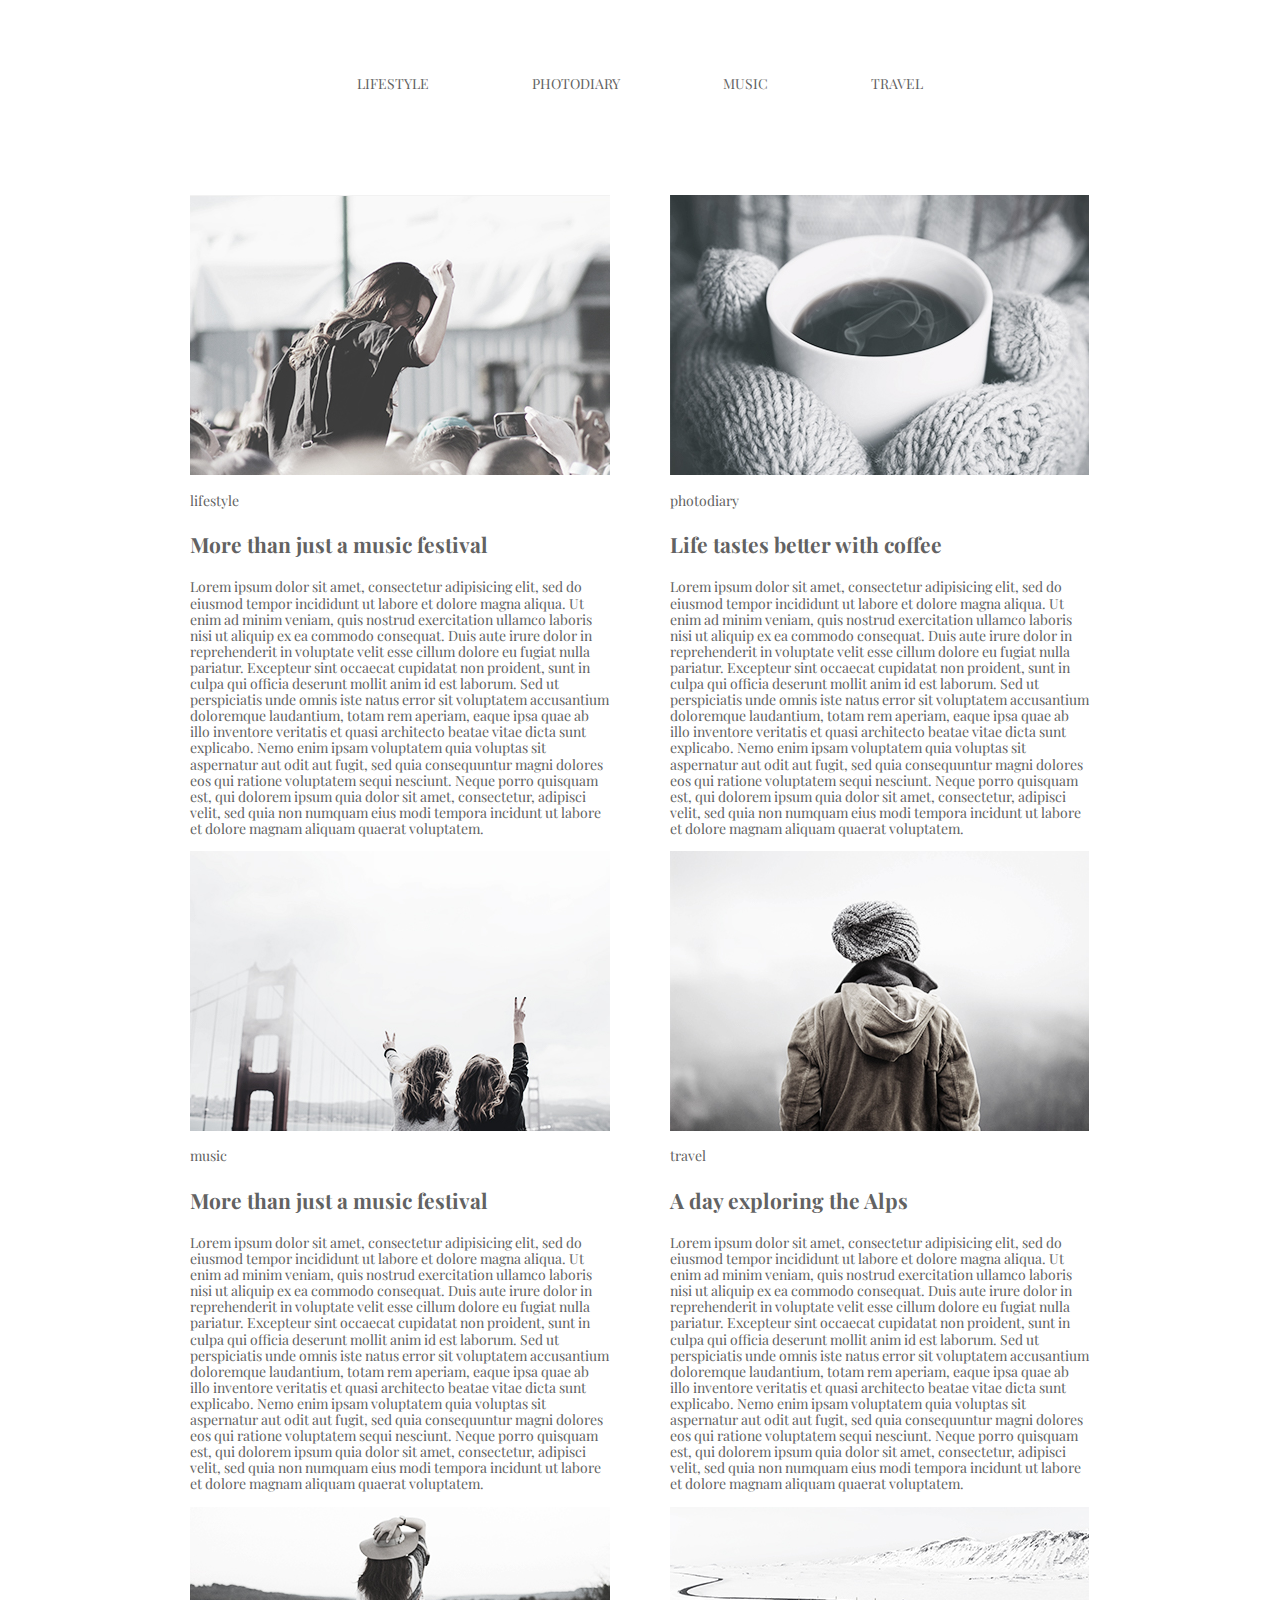
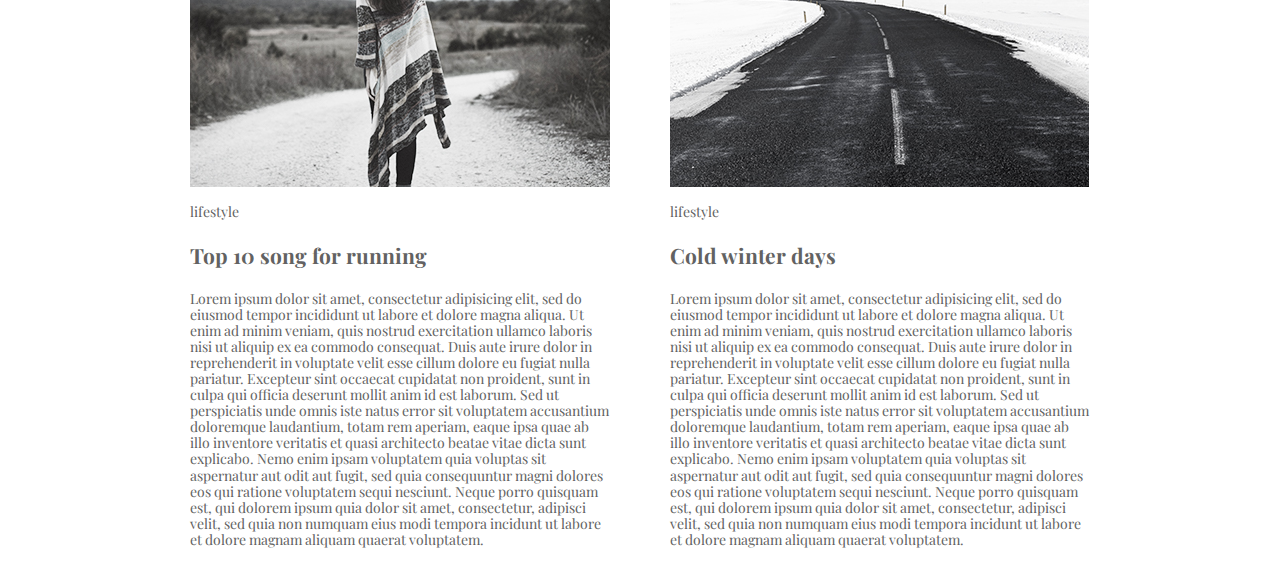
==== html-css/module-3/index.html @ 8becef94 "module-3" ====
<!DOCTYPE html>
<html lang="en">

<head>
    <meta charset="UTF-8">
    <meta name="viewport" content="width=device-width, initial-scale=1.0">
    <meta http-equiv="X-UA-Compatible" content="ie=edge">
    <link rel="stylesheet" href="CSS/normalize.css">
    <link href="https://fonts.googleapis.com/css?family=Playfair+Display:400,700,900&amp;subset=cyrillic" rel="stylesheet">
    <link rel="stylesheet" href="CSS/style.css">

    <title>Document</title>
</head>

<body>
    <main class="container">
        <header>
            <h1 class="visually-hidden">
                Homeworks3
            </h1>

            <nav>
                <ul class="nav-item">
                    <li class="link-item"><a href="#">lifestyle</a></li>
                    <li class="link-item"><a href="#">photodiary</a></li>
                    <li class="link-item"><a href="#">music</a></li>
                    <li class="link-item"><a href="#">travel</a></li>
                </ul>
            </nav>
        </header>
        <section class="article-block">
            <!-- /lifestyle-->
            <article class="article-item">
                <img src="img/1.jpg" alt="lifestyle">
                <p class="article-category"> lifestyle </p>
                <h2 class="article-header">
                    More than just a music festival
                </h2>
                <p class="article-desc">Lorem ipsum dolor sit amet, consectetur adipisicing elit, sed do eiusmod tempor
                    incididunt ut labore et
                    dolore magna aliqua. Ut enim ad minim veniam, quis nostrud exercitation ullamco laboris nisi ut
                    aliquip
                    ex
                    ea commodo consequat. Duis aute irure dolor in reprehenderit in voluptate velit esse cillum dolore
                    eu
                    fugiat nulla pariatur. Excepteur sint occaecat cupidatat non proident, sunt in culpa qui officia
                    deserunt
                    mollit anim id est laborum. Sed ut perspiciatis unde omnis iste natus error sit voluptatem
                    accusantium
                    doloremque laudantium, totam rem aperiam, eaque ipsa quae ab illo inventore veritatis et quasi
                    architecto
                    beatae vitae dicta sunt explicabo. Nemo enim ipsam voluptatem quia voluptas sit aspernatur aut odit
                    aut
                    fugit, sed quia consequuntur magni dolores eos qui ratione voluptatem sequi nesciunt. Neque porro
                    quisquam
                    est, qui dolorem ipsum quia dolor sit amet, consectetur, adipisci velit, sed quia non numquam eius
                    modi
                    tempora incidunt ut labore et dolore magnam aliquam quaerat voluptatem.
                </p>
            </article>
            <!-- /photodiary-->
            <article class="article-item">
                <img src="img/2.jpg" alt="photodiary">
                <p class="article-category"> photodiary </p>
                <h2 class="article-header">
                    Life tastes better with coffee
                </h2>
                <p class="article-desc">Lorem ipsum dolor sit amet, consectetur adipisicing elit, sed do eiusmod tempor
                    incididunt ut labore et
                    dolore magna aliqua. Ut enim ad minim veniam, quis nostrud exercitation ullamco laboris nisi ut
                    aliquip
                    ex
                    ea commodo consequat. Duis aute irure dolor in reprehenderit in voluptate velit esse cillum dolore
                    eu
                    fugiat nulla pariatur. Excepteur sint occaecat cupidatat non proident, sunt in culpa qui officia
                    deserunt
                    mollit anim id est laborum. Sed ut perspiciatis unde omnis iste natus error sit voluptatem
                    accusantium
                    doloremque laudantium, totam rem aperiam, eaque ipsa quae ab illo inventore veritatis et quasi
                    architecto
                    beatae vitae dicta sunt explicabo. Nemo enim ipsam voluptatem quia voluptas sit aspernatur aut odit
                    aut
                    fugit, sed quia consequuntur magni dolores eos qui ratione voluptatem sequi nesciunt. Neque porro
                    quisquam
                    est, qui dolorem ipsum quia dolor sit amet, consectetur, adipisci velit, sed quia non numquam eius
                    modi
                    tempora incidunt ut labore et dolore magnam aliquam quaerat voluptatem.
                </p>
            </article>
            <!-- /music-->
            <article class="article-item">
                <img src="img/3.jpg" alt="music">
                <p class="article-category"> music </p>
                <h2 class="article-header">
                    More than just a music festival
                </h2>
                <p class="article-desc">Lorem ipsum dolor sit amet, consectetur adipisicing elit, sed do eiusmod tempor
                    incididunt ut labore et
                    dolore magna aliqua. Ut enim ad minim veniam, quis nostrud exercitation ullamco laboris nisi ut
                    aliquip
                    ex
                    ea commodo consequat. Duis aute irure dolor in reprehenderit in voluptate velit esse cillum dolore
                    eu
                    fugiat nulla pariatur. Excepteur sint occaecat cupidatat non proident, sunt in culpa qui officia
                    deserunt
                    mollit anim id est laborum. Sed ut perspiciatis unde omnis iste natus error sit voluptatem
                    accusantium
                    doloremque laudantium, totam rem aperiam, eaque ipsa quae ab illo inventore veritatis et quasi
                    architecto
                    beatae vitae dicta sunt explicabo. Nemo enim ipsam voluptatem quia voluptas sit aspernatur aut odit
                    aut
                    fugit, sed quia consequuntur magni dolores eos qui ratione voluptatem sequi nesciunt. Neque porro
                    quisquam
                    est, qui dolorem ipsum quia dolor sit amet, consectetur, adipisci velit, sed quia non numquam eius
                    modi
                    tempora incidunt ut labore et dolore magnam aliquam quaerat voluptatem.
                </p>
            </article>
            <!-- /travel-->
            <article class="article-item">
                <img src="img/4.jpg" alt="travel">
                <p class="article-category"> travel </p>
                <h2 class="article-header">
                    A day exploring the Alps
                </h2>
                <p class="article-desc">Lorem ipsum dolor sit amet, consectetur adipisicing elit, sed do eiusmod tempor
                    incididunt ut labore et
                    dolore magna aliqua. Ut enim ad minim veniam, quis nostrud exercitation ullamco laboris nisi ut
                    aliquip
                    ex
                    ea commodo consequat. Duis aute irure dolor in reprehenderit in voluptate velit esse cillum dolore
                    eu
                    fugiat nulla pariatur. Excepteur sint occaecat cupidatat non proident, sunt in culpa qui officia
                    deserunt
                    mollit anim id est laborum. Sed ut perspiciatis unde omnis iste natus error sit voluptatem
                    accusantium
                    doloremque laudantium, totam rem aperiam, eaque ipsa quae ab illo inventore veritatis et quasi
                    architecto
                    beatae vitae dicta sunt explicabo. Nemo enim ipsam voluptatem quia voluptas sit aspernatur aut odit
                    aut
                    fugit, sed quia consequuntur magni dolores eos qui ratione voluptatem sequi nesciunt. Neque porro
                    quisquam
                    est, qui dolorem ipsum quia dolor sit amet, consectetur, adipisci velit, sed quia non numquam eius
                    modi
                    tempora incidunt ut labore et dolore magnam aliquam quaerat voluptatem.
                </p>
            </article>
            <article class="article-item">
                <img src="img/5.jpg" alt="Top 10 song">
                <p class="article-category"> lifestyle </p>
                <h2 class="article-header">
                    Top 10 song for running
                </h2>
                <p class="article-desc">Lorem ipsum dolor sit amet, consectetur adipisicing elit, sed do eiusmod tempor
                    incididunt ut labore et
                    dolore magna aliqua. Ut enim ad minim veniam, quis nostrud exercitation ullamco laboris nisi ut
                    aliquip
                    ex
                    ea commodo consequat. Duis aute irure dolor in reprehenderit in voluptate velit esse cillum dolore
                    eu
                    fugiat nulla pariatur. Excepteur sint occaecat cupidatat non proident, sunt in culpa qui officia
                    deserunt
                    mollit anim id est laborum. Sed ut perspiciatis unde omnis iste natus error sit voluptatem
                    accusantium
                    doloremque laudantium, totam rem aperiam, eaque ipsa quae ab illo inventore veritatis et quasi
                    architecto
                    beatae vitae dicta sunt explicabo. Nemo enim ipsam voluptatem quia voluptas sit aspernatur aut odit
                    aut
                    fugit, sed quia consequuntur magni dolores eos qui ratione voluptatem sequi nesciunt. Neque porro
                    quisquam
                    est, qui dolorem ipsum quia dolor sit amet, consectetur, adipisci velit, sed quia non numquam eius
                    modi
                    tempora incidunt ut labore et dolore magnam aliquam quaerat voluptatem.
                </p>
            </article>
            <article class="article-item">
                <img src="img/6.jpg" alt="travel">
                <p class="article-category"> lifestyle </p>
                <h2 class="article-header">
                    Cold winter days
                </h2>
                <p class="article-desc">Lorem ipsum dolor sit amet, consectetur adipisicing elit, sed do eiusmod tempor
                    incididunt ut labore et
                    dolore magna aliqua. Ut enim ad minim veniam, quis nostrud exercitation ullamco laboris nisi ut
                    aliquip
                    ex
                    ea commodo consequat. Duis aute irure dolor in reprehenderit in voluptate velit esse cillum dolore
                    eu
                    fugiat nulla pariatur. Excepteur sint occaecat cupidatat non proident, sunt in culpa qui officia
                    deserunt
                    mollit anim id est laborum. Sed ut perspiciatis unde omnis iste natus error sit voluptatem
                    accusantium
                    doloremque laudantium, totam rem aperiam, eaque ipsa quae ab illo inventore veritatis et quasi
                    architecto
                    beatae vitae dicta sunt explicabo. Nemo enim ipsam voluptatem quia voluptas sit aspernatur aut odit
                    aut
                    fugit, sed quia consequuntur magni dolores eos qui ratione voluptatem sequi nesciunt. Neque porro
                    quisquam
                    est, qui dolorem ipsum quia dolor sit amet, consectetur, adipisci velit, sed quia non numquam eius
                    modi
                    tempora incidunt ut labore et dolore magnam aliquam quaerat voluptatem.
                </p>
            </article>

        </section>
    </main>

</body>

</html>
---- html-css/module-3/CSS/style.css ----
html {
    box-sizing: border-box;
    }
body {
    font-family: 'Playfair Display', Arial, serif;
    color:#626262;
    font-size: 14px;
    
}
*,
*::before,
*::after {
    box-sizing: inherit
}

.visually-hidden {
    position: absolute;
    clip: rect(0 0 0 0);
    width: 1px;
    height: 1px;
    margin: -1px;
  }

.container {
    width: 901px;
    margin: 0 auto;
    /* background-color: #717ef3; */
}

.nav-item {
    padding:0px;
    margin-top: 75px;
    margin-bottom: 103px;
    text-align: center;
    }
 .link-item {
    display: inline-block;
    text-align: center;
    list-style: none;
    vertical-align: middle;
    font-size: 14px;
    margin-right:100px 
 }
 .link-item:last-child {
    margin-right: 0
 }
 
.link-item a {
    color: #626262;
    text-decoration: none;
    font-size: 14px;
    text-transform:uppercase
}

.article-item {
    display: inline-block;
    width: 420px;
    /* height: 480px; */
    vertical-align: middle
}
.article-block :nth-child(odd) {
    margin-right: 57px
}
/* .article-block :nth-child(3n) {
    padding-top: 60px
} */

/* .article-desc {
    
} */

/* .article-item :last-child {
    margin-right: 60px;
} */

.article-header {
    line-height: 36px
}
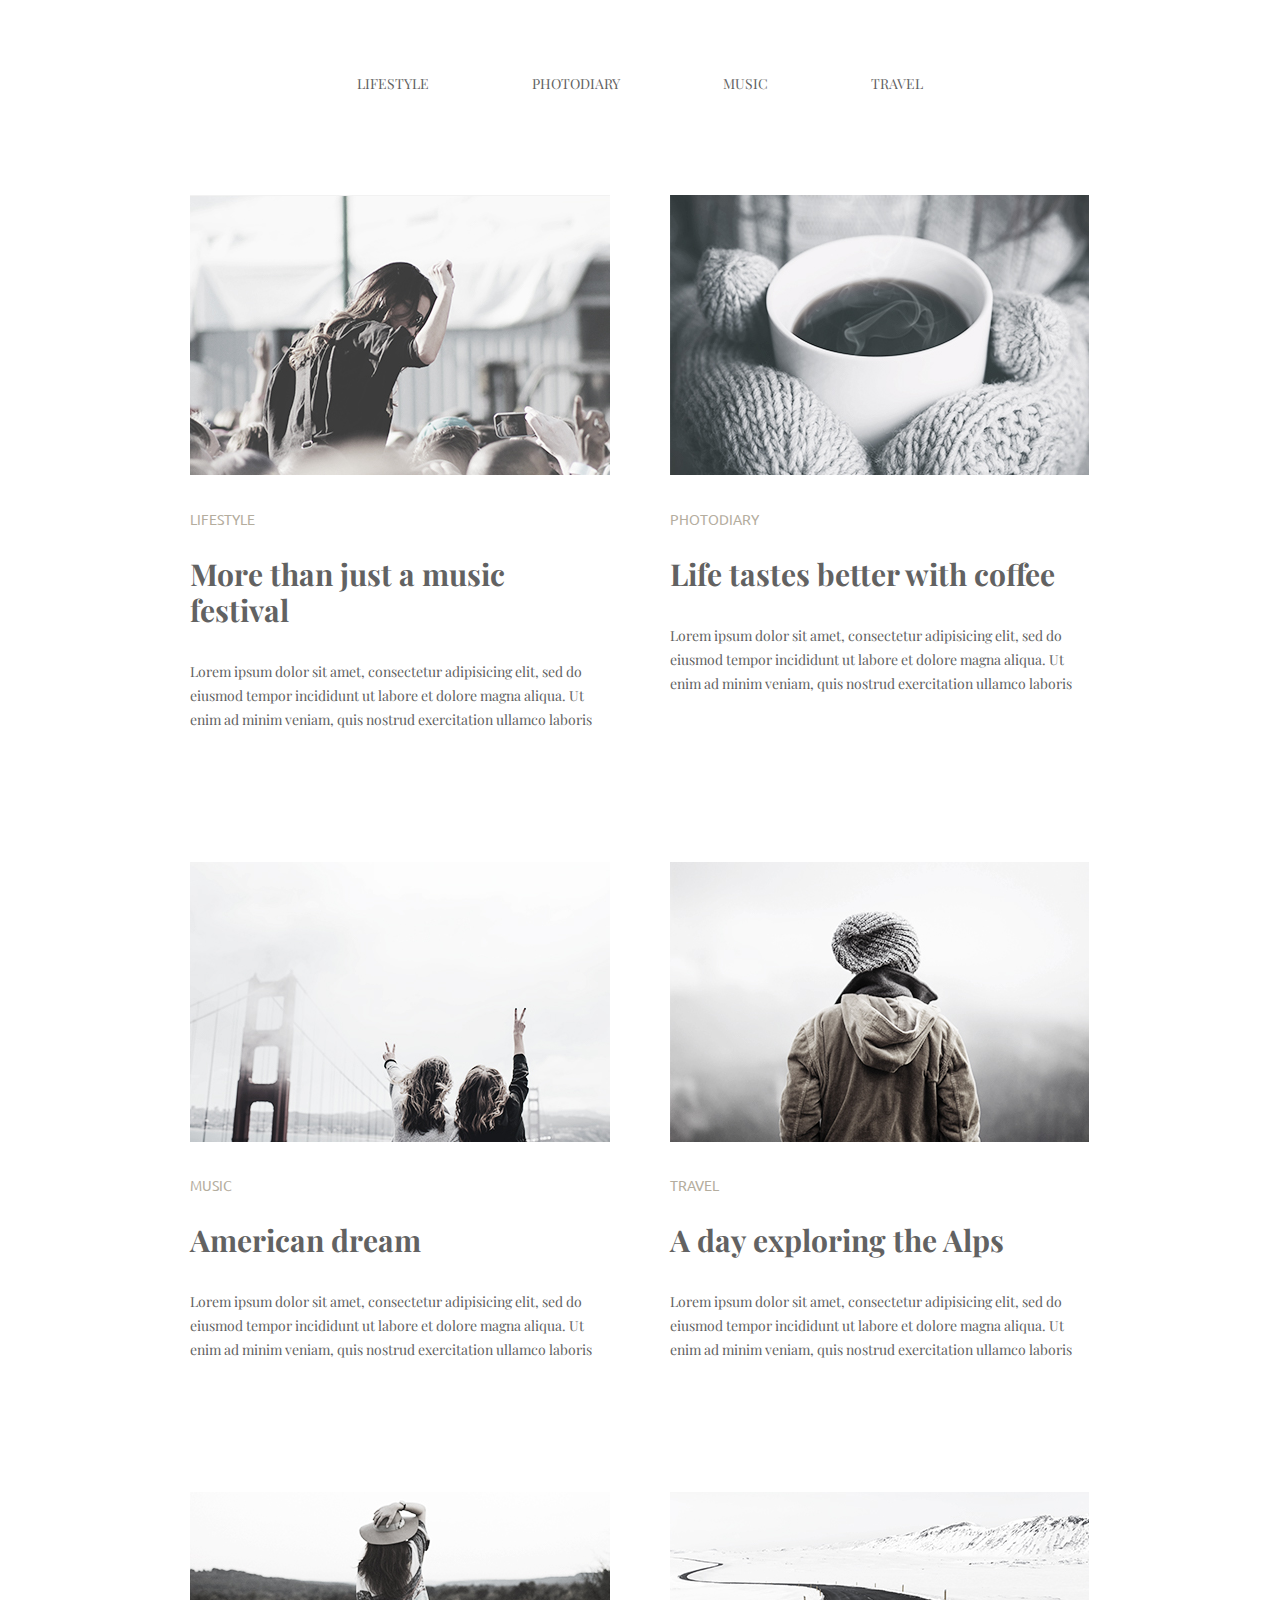
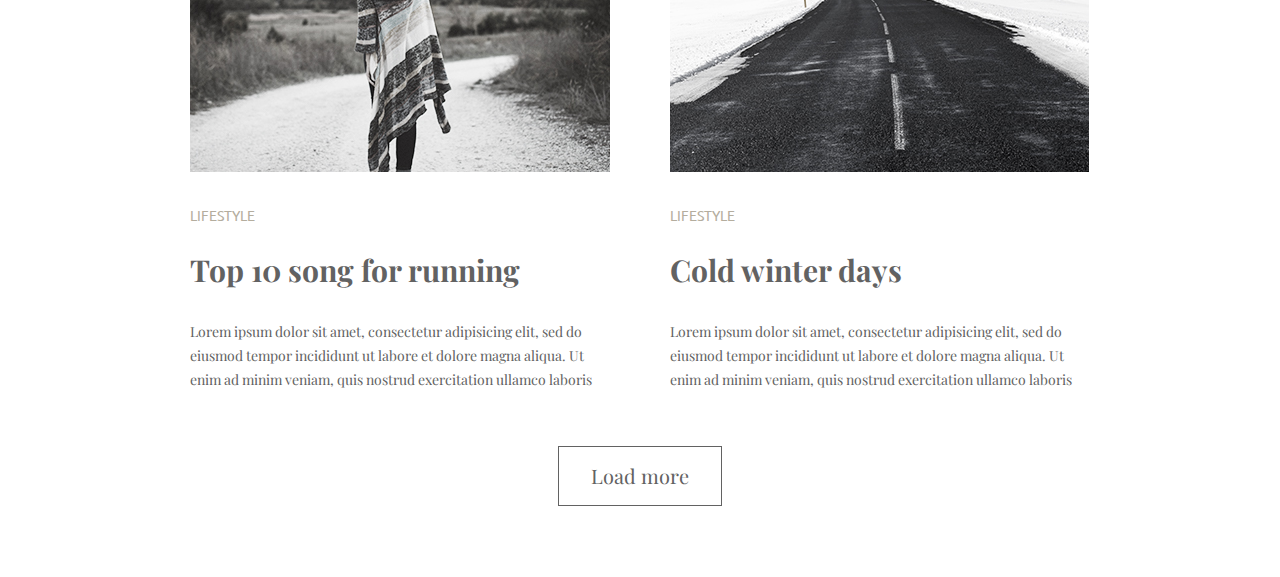
==== commit be3b6ba7: "end button" ====
--- a/html-css/module-3/index.html
+++ b/html-css/module-3/index.html
@@ -7,13 +7,14 @@
     <meta http-equiv="X-UA-Compatible" content="ie=edge">
     <link rel="stylesheet" href="CSS/normalize.css">
     <link href="https://fonts.googleapis.com/css?family=Playfair+Display:400,700,900&amp;subset=cyrillic" rel="stylesheet">
+    <link href="https://fonts.googleapis.com/css?family=Ubuntu:300,400&amp;subset=cyrillic" rel="stylesheet">
     <link rel="stylesheet" href="CSS/style.css">
 
     <title>Document</title>
 </head>
 
-<body>
-    <main class="container">
+<body class="container">
+    <main>
         <header>
             <h1 class="visually-hidden">
                 Homeworks3
@@ -36,26 +37,10 @@
                 <h2 class="article-header">
                     More than just a music festival
                 </h2>
+                <!-- <div class="text-lorem"> -->
                 <p class="article-desc">Lorem ipsum dolor sit amet, consectetur adipisicing elit, sed do eiusmod tempor
                     incididunt ut labore et
-                    dolore magna aliqua. Ut enim ad minim veniam, quis nostrud exercitation ullamco laboris nisi ut
-                    aliquip
-                    ex
-                    ea commodo consequat. Duis aute irure dolor in reprehenderit in voluptate velit esse cillum dolore
-                    eu
-                    fugiat nulla pariatur. Excepteur sint occaecat cupidatat non proident, sunt in culpa qui officia
-                    deserunt
-                    mollit anim id est laborum. Sed ut perspiciatis unde omnis iste natus error sit voluptatem
-                    accusantium
-                    doloremque laudantium, totam rem aperiam, eaque ipsa quae ab illo inventore veritatis et quasi
-                    architecto
-                    beatae vitae dicta sunt explicabo. Nemo enim ipsam voluptatem quia voluptas sit aspernatur aut odit
-                    aut
-                    fugit, sed quia consequuntur magni dolores eos qui ratione voluptatem sequi nesciunt. Neque porro
-                    quisquam
-                    est, qui dolorem ipsum quia dolor sit amet, consectetur, adipisci velit, sed quia non numquam eius
-                    modi
-                    tempora incidunt ut labore et dolore magnam aliquam quaerat voluptatem.
+                    dolore magna aliqua. Ut enim ad minim veniam, quis nostrud exercitation ullamco laboris
                 </p>
             </article>
             <!-- /photodiary-->
@@ -67,24 +52,7 @@
                 </h2>
                 <p class="article-desc">Lorem ipsum dolor sit amet, consectetur adipisicing elit, sed do eiusmod tempor
                     incididunt ut labore et
-                    dolore magna aliqua. Ut enim ad minim veniam, quis nostrud exercitation ullamco laboris nisi ut
-                    aliquip
-                    ex
-                    ea commodo consequat. Duis aute irure dolor in reprehenderit in voluptate velit esse cillum dolore
-                    eu
-                    fugiat nulla pariatur. Excepteur sint occaecat cupidatat non proident, sunt in culpa qui officia
-                    deserunt
-                    mollit anim id est laborum. Sed ut perspiciatis unde omnis iste natus error sit voluptatem
-                    accusantium
-                    doloremque laudantium, totam rem aperiam, eaque ipsa quae ab illo inventore veritatis et quasi
-                    architecto
-                    beatae vitae dicta sunt explicabo. Nemo enim ipsam voluptatem quia voluptas sit aspernatur aut odit
-                    aut
-                    fugit, sed quia consequuntur magni dolores eos qui ratione voluptatem sequi nesciunt. Neque porro
-                    quisquam
-                    est, qui dolorem ipsum quia dolor sit amet, consectetur, adipisci velit, sed quia non numquam eius
-                    modi
-                    tempora incidunt ut labore et dolore magnam aliquam quaerat voluptatem.
+                    dolore magna aliqua. Ut enim ad minim veniam, quis nostrud exercitation ullamco laboris
                 </p>
             </article>
             <!-- /music-->
@@ -92,28 +60,11 @@
                 <img src="img/3.jpg" alt="music">
                 <p class="article-category"> music </p>
                 <h2 class="article-header">
-                    More than just a music festival
+                    American dream
                 </h2>
                 <p class="article-desc">Lorem ipsum dolor sit amet, consectetur adipisicing elit, sed do eiusmod tempor
                     incididunt ut labore et
-                    dolore magna aliqua. Ut enim ad minim veniam, quis nostrud exercitation ullamco laboris nisi ut
-                    aliquip
-                    ex
-                    ea commodo consequat. Duis aute irure dolor in reprehenderit in voluptate velit esse cillum dolore
-                    eu
-                    fugiat nulla pariatur. Excepteur sint occaecat cupidatat non proident, sunt in culpa qui officia
-                    deserunt
-                    mollit anim id est laborum. Sed ut perspiciatis unde omnis iste natus error sit voluptatem
-                    accusantium
-                    doloremque laudantium, totam rem aperiam, eaque ipsa quae ab illo inventore veritatis et quasi
-                    architecto
-                    beatae vitae dicta sunt explicabo. Nemo enim ipsam voluptatem quia voluptas sit aspernatur aut odit
-                    aut
-                    fugit, sed quia consequuntur magni dolores eos qui ratione voluptatem sequi nesciunt. Neque porro
-                    quisquam
-                    est, qui dolorem ipsum quia dolor sit amet, consectetur, adipisci velit, sed quia non numquam eius
-                    modi
-                    tempora incidunt ut labore et dolore magnam aliquam quaerat voluptatem.
+                    dolore magna aliqua. Ut enim ad minim veniam, quis nostrud exercitation ullamco laboris
                 </p>
             </article>
             <!-- /travel-->
@@ -125,24 +76,7 @@
                 </h2>
                 <p class="article-desc">Lorem ipsum dolor sit amet, consectetur adipisicing elit, sed do eiusmod tempor
                     incididunt ut labore et
-                    dolore magna aliqua. Ut enim ad minim veniam, quis nostrud exercitation ullamco laboris nisi ut
-                    aliquip
-                    ex
-                    ea commodo consequat. Duis aute irure dolor in reprehenderit in voluptate velit esse cillum dolore
-                    eu
-                    fugiat nulla pariatur. Excepteur sint occaecat cupidatat non proident, sunt in culpa qui officia
-                    deserunt
-                    mollit anim id est laborum. Sed ut perspiciatis unde omnis iste natus error sit voluptatem
-                    accusantium
-                    doloremque laudantium, totam rem aperiam, eaque ipsa quae ab illo inventore veritatis et quasi
-                    architecto
-                    beatae vitae dicta sunt explicabo. Nemo enim ipsam voluptatem quia voluptas sit aspernatur aut odit
-                    aut
-                    fugit, sed quia consequuntur magni dolores eos qui ratione voluptatem sequi nesciunt. Neque porro
-                    quisquam
-                    est, qui dolorem ipsum quia dolor sit amet, consectetur, adipisci velit, sed quia non numquam eius
-                    modi
-                    tempora incidunt ut labore et dolore magnam aliquam quaerat voluptatem.
+                    dolore magna aliqua. Ut enim ad minim veniam, quis nostrud exercitation ullamco laboris
                 </p>
             </article>
             <article class="article-item">
@@ -153,24 +87,7 @@
                 </h2>
                 <p class="article-desc">Lorem ipsum dolor sit amet, consectetur adipisicing elit, sed do eiusmod tempor
                     incididunt ut labore et
-                    dolore magna aliqua. Ut enim ad minim veniam, quis nostrud exercitation ullamco laboris nisi ut
-                    aliquip
-                    ex
-                    ea commodo consequat. Duis aute irure dolor in reprehenderit in voluptate velit esse cillum dolore
-                    eu
-                    fugiat nulla pariatur. Excepteur sint occaecat cupidatat non proident, sunt in culpa qui officia
-                    deserunt
-                    mollit anim id est laborum. Sed ut perspiciatis unde omnis iste natus error sit voluptatem
-                    accusantium
-                    doloremque laudantium, totam rem aperiam, eaque ipsa quae ab illo inventore veritatis et quasi
-                    architecto
-                    beatae vitae dicta sunt explicabo. Nemo enim ipsam voluptatem quia voluptas sit aspernatur aut odit
-                    aut
-                    fugit, sed quia consequuntur magni dolores eos qui ratione voluptatem sequi nesciunt. Neque porro
-                    quisquam
-                    est, qui dolorem ipsum quia dolor sit amet, consectetur, adipisci velit, sed quia non numquam eius
-                    modi
-                    tempora incidunt ut labore et dolore magnam aliquam quaerat voluptatem.
+                    dolore magna aliqua. Ut enim ad minim veniam, quis nostrud exercitation ullamco laboris
                 </p>
             </article>
             <article class="article-item">
@@ -181,30 +98,15 @@
                 </h2>
                 <p class="article-desc">Lorem ipsum dolor sit amet, consectetur adipisicing elit, sed do eiusmod tempor
                     incididunt ut labore et
-                    dolore magna aliqua. Ut enim ad minim veniam, quis nostrud exercitation ullamco laboris nisi ut
-                    aliquip
-                    ex
-                    ea commodo consequat. Duis aute irure dolor in reprehenderit in voluptate velit esse cillum dolore
-                    eu
-                    fugiat nulla pariatur. Excepteur sint occaecat cupidatat non proident, sunt in culpa qui officia
-                    deserunt
-                    mollit anim id est laborum. Sed ut perspiciatis unde omnis iste natus error sit voluptatem
-                    accusantium
-                    doloremque laudantium, totam rem aperiam, eaque ipsa quae ab illo inventore veritatis et quasi
-                    architecto
-                    beatae vitae dicta sunt explicabo. Nemo enim ipsam voluptatem quia voluptas sit aspernatur aut odit
-                    aut
-                    fugit, sed quia consequuntur magni dolores eos qui ratione voluptatem sequi nesciunt. Neque porro
-                    quisquam
-                    est, qui dolorem ipsum quia dolor sit amet, consectetur, adipisci velit, sed quia non numquam eius
-                    modi
-                    tempora incidunt ut labore et dolore magnam aliquam quaerat voluptatem.
+                    dolore magna aliqua. Ut enim ad minim veniam, quis nostrud exercitation ullamco laboris
                 </p>
             </article>
 
         </section>
     </main>
-
+    <footer clas="button">
+        <button class="end-button">Load more</button>
+    </footer>
 </body>
 
 </html>--- a/html-css/module-3/CSS/style.css
+++ b/html-css/module-3/CSS/style.css
@@ -1,80 +1,110 @@
 html {
-    box-sizing: border-box;
-    }
+  box-sizing: border-box;
+}
 body {
-    font-family: 'Playfair Display', Arial, serif;
-    color:#626262;
-    font-size: 14px;
-    
+  font-family: "Playfair Display", Ubuntu, Arial, serif;
+  color: #626262;
+  font-size: 14px;
 }
 *,
 *::before,
 *::after {
-    box-sizing: inherit
+  box-sizing: inherit;
+  margin: 0;
+  padding: 0;
 }
 
 .visually-hidden {
-    position: absolute;
-    clip: rect(0 0 0 0);
-    width: 1px;
-    height: 1px;
-    margin: -1px;
-  }
+  position: absolute;
+  clip: rect(0 0 0 0);
+  width: 1px;
+  height: 1px;
+  margin: -1px;
+}
 
 .container {
-    width: 901px;
-    margin: 0 auto;
-    /* background-color: #717ef3; */
+  width: 901px;
+  margin: 0 auto;
+  /* background-color: #717ef3; */
 }
 
 .nav-item {
-    padding:0px;
-    margin-top: 75px;
-    margin-bottom: 103px;
-    text-align: center;
-    }
- .link-item {
-    display: inline-block;
-    text-align: center;
-    list-style: none;
-    vertical-align: middle;
-    font-size: 14px;
-    margin-right:100px 
- }
- .link-item:last-child {
-    margin-right: 0
- }
- 
+  margin-top: 75px;
+  margin-bottom: 103px;
+  text-align: center;
+}
+.link-item {
+  display: inline-block;
+  text-align: center;
+  list-style: none;
+  vertical-align: middle;
+  font-size: 14px;
+  margin-right: 100px;
+}
+.link-item:last-child {
+  margin-right: 0;
+}
+
 .link-item a {
-    color: #626262;
-    text-decoration: none;
-    font-size: 14px;
-    text-transform:uppercase
+  font-family=ubuntu: 300;
+  color: #626262;
+  text-decoration: none;
+  font-size: 14px;
+  text-transform: uppercase;
+}
+
+.link-item a:hover {
+  color: #03a9f4;
 }
 
 .article-item {
-    display: inline-block;
-    width: 420px;
-    /* height: 480px; */
-    vertical-align: middle
+  display: inline-block;
+  width: 420px;
+  vertical-align: top;
+ }
+
+ .article-item:not(:nth-last-child(-n+2)){
+    margin-bottom: 130px;
+ }
+
+.article-block .article-item:nth-child(odd) {
+  margin-right: 57px;
 }
-.article-block :nth-child(odd) {
-    margin-right: 57px
+
+.article-category {
+  color: #b4ad9e;
+  font-family: Ubuntu;
+  line-height: 17px;
+  margin-top: 32px;
+  margin-bottom: 28px;
+  text-transform: uppercase;
 }
-/* .article-block :nth-child(3n) {
-    padding-top: 60px
-} */
-
-/* .article-desc {
-    
-} */
-
-/* .article-item :last-child {
-    margin-right: 60px;
-} */
 
 .article-header {
-    line-height: 36px
+  font-size: 30px;
+  line-height: 36px;
+  margin-bottom: 32px;
+}
+.article-desc {
+  line-height: 24px;
+  /* margin-bottom: 136px; */
 }
 
+.article-block .article-desc:nth-child(n+5){
+    margin-bottom: 0px;
+  }   
+/* .article-item .article-desc:nth-child(6):
+{margin-bottom: 0} */
 
+.end-button {
+  width: 164px;
+  height: 60px;
+  display: block;
+  border: 1px solid;
+  color:#626262;
+  background-color: #fff;
+  font-size: 20px;
+  margin: 0 auto;
+  margin-top: 54px;
+  margin-bottom: 71px;
+}
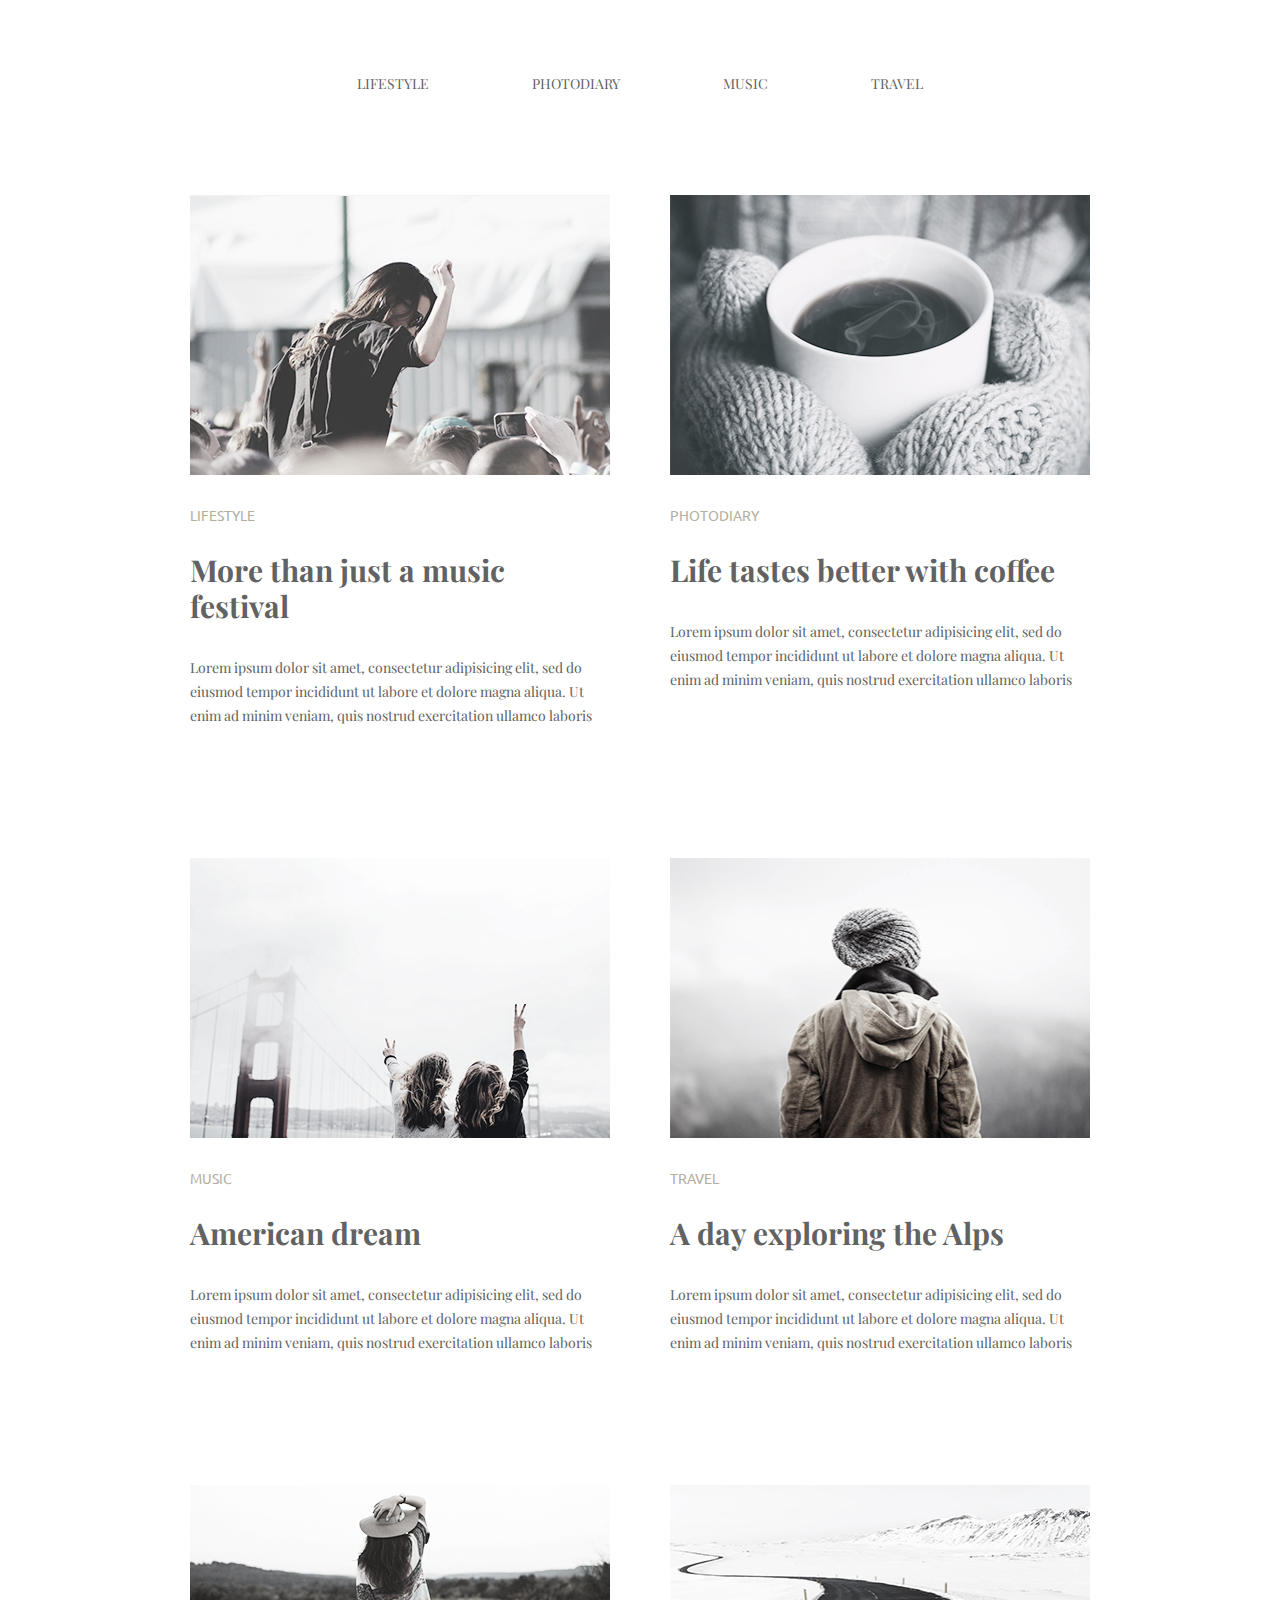
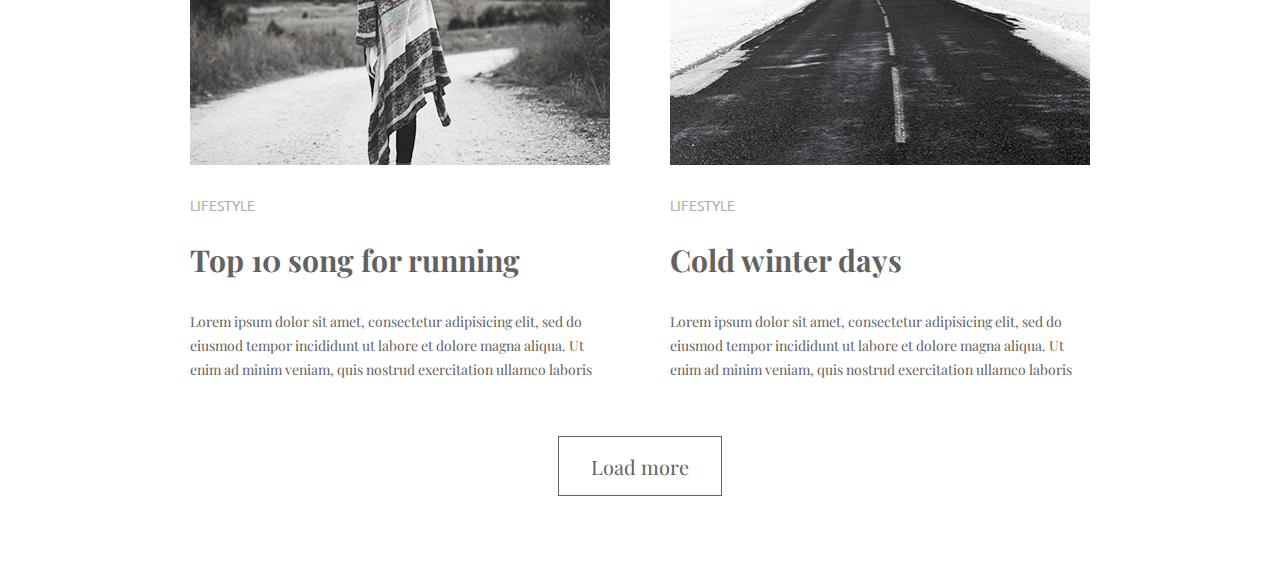
==== commit b9567626: "header_main_font_size_button" ====
--- a/html-css/module-3/index.html
+++ b/html-css/module-3/index.html
@@ -1,112 +1,104 @@
 <!DOCTYPE html>
-<html lang="en">
-
-<head>
-    <meta charset="UTF-8">
-    <meta name="viewport" content="width=device-width, initial-scale=1.0">
-    <meta http-equiv="X-UA-Compatible" content="ie=edge">
-    <link rel="stylesheet" href="CSS/normalize.css">
-    <link href="https://fonts.googleapis.com/css?family=Playfair+Display:400,700,900&amp;subset=cyrillic" rel="stylesheet">
-    <link href="https://fonts.googleapis.com/css?family=Ubuntu:300,400&amp;subset=cyrillic" rel="stylesheet">
-    <link rel="stylesheet" href="CSS/style.css">
+<html lang="zxx">
+  <head>
+    <meta charset="UTF-8" />
+    <meta name="viewport" content="width=device-width, initial-scale=1.0" />
+    <meta http-equiv="X-UA-Compatible" content="ie=edge" />
+    <link rel="stylesheet" href="CSS/normalize.css" />
+    <link
+      href="https://fonts.googleapis.com/css?family=Playfair+Display:400,700,900&amp;subset=cyrillic"
+      rel="stylesheet"
+    />
+    <link
+      href="https://fonts.googleapis.com/css?family=Ubuntu:300,400&amp;subset=cyrillic"
+      rel="stylesheet"
+    />
+    <link rel="stylesheet" href="CSS/style.css" />
 
     <title>Document</title>
-</head>
+  </head>
 
-<body class="container">
+  <body class="container">
+    <header>
+      <h1 class="visually-hidden">Homeworks3</h1>
+      <nav>
+        <ul class="nav-item">
+          <li class="link-item"><a href="#">lifestyle</a></li>
+          <li class="link-item"><a href="#">photodiary</a></li>
+          <li class="link-item"><a href="#">music</a></li>
+          <li class="link-item"><a href="#">travel</a></li>
+        </ul>
+      </nav>
+    </header>
     <main>
-        <header>
-            <h1 class="visually-hidden">
-                Homeworks3
-            </h1>
-
-            <nav>
-                <ul class="nav-item">
-                    <li class="link-item"><a href="#">lifestyle</a></li>
-                    <li class="link-item"><a href="#">photodiary</a></li>
-                    <li class="link-item"><a href="#">music</a></li>
-                    <li class="link-item"><a href="#">travel</a></li>
-                </ul>
-            </nav>
-        </header>
-        <section class="article-block">
-            <!-- /lifestyle-->
-            <article class="article-item">
-                <img src="img/1.jpg" alt="lifestyle">
-                <p class="article-category"> lifestyle </p>
-                <h2 class="article-header">
-                    More than just a music festival
-                </h2>
-                <!-- <div class="text-lorem"> -->
-                <p class="article-desc">Lorem ipsum dolor sit amet, consectetur adipisicing elit, sed do eiusmod tempor
-                    incididunt ut labore et
-                    dolore magna aliqua. Ut enim ad minim veniam, quis nostrud exercitation ullamco laboris
-                </p>
-            </article>
-            <!-- /photodiary-->
-            <article class="article-item">
-                <img src="img/2.jpg" alt="photodiary">
-                <p class="article-category"> photodiary </p>
-                <h2 class="article-header">
-                    Life tastes better with coffee
-                </h2>
-                <p class="article-desc">Lorem ipsum dolor sit amet, consectetur adipisicing elit, sed do eiusmod tempor
-                    incididunt ut labore et
-                    dolore magna aliqua. Ut enim ad minim veniam, quis nostrud exercitation ullamco laboris
-                </p>
-            </article>
-            <!-- /music-->
-            <article class="article-item">
-                <img src="img/3.jpg" alt="music">
-                <p class="article-category"> music </p>
-                <h2 class="article-header">
-                    American dream
-                </h2>
-                <p class="article-desc">Lorem ipsum dolor sit amet, consectetur adipisicing elit, sed do eiusmod tempor
-                    incididunt ut labore et
-                    dolore magna aliqua. Ut enim ad minim veniam, quis nostrud exercitation ullamco laboris
-                </p>
-            </article>
-            <!-- /travel-->
-            <article class="article-item">
-                <img src="img/4.jpg" alt="travel">
-                <p class="article-category"> travel </p>
-                <h2 class="article-header">
-                    A day exploring the Alps
-                </h2>
-                <p class="article-desc">Lorem ipsum dolor sit amet, consectetur adipisicing elit, sed do eiusmod tempor
-                    incididunt ut labore et
-                    dolore magna aliqua. Ut enim ad minim veniam, quis nostrud exercitation ullamco laboris
-                </p>
-            </article>
-            <article class="article-item">
-                <img src="img/5.jpg" alt="Top 10 song">
-                <p class="article-category"> lifestyle </p>
-                <h2 class="article-header">
-                    Top 10 song for running
-                </h2>
-                <p class="article-desc">Lorem ipsum dolor sit amet, consectetur adipisicing elit, sed do eiusmod tempor
-                    incididunt ut labore et
-                    dolore magna aliqua. Ut enim ad minim veniam, quis nostrud exercitation ullamco laboris
-                </p>
-            </article>
-            <article class="article-item">
-                <img src="img/6.jpg" alt="travel">
-                <p class="article-category"> lifestyle </p>
-                <h2 class="article-header">
-                    Cold winter days
-                </h2>
-                <p class="article-desc">Lorem ipsum dolor sit amet, consectetur adipisicing elit, sed do eiusmod tempor
-                    incididunt ut labore et
-                    dolore magna aliqua. Ut enim ad minim veniam, quis nostrud exercitation ullamco laboris
-                </p>
-            </article>
-
-        </section>
+      <section class="article-block">
+        <!-- /lifestyle -->
+        <article class="article-item">
+          <img src="img/1.jpg" alt="lifestyle" width="420" height="280" />
+          <p class="article-category">lifestyle</p>
+          <h2 class="article-header">More than just a music festival</h2>
+          <!-- <div class="text-lorem"> -->
+          <p class="article-desc">
+            Lorem ipsum dolor sit amet, consectetur adipisicing elit, sed do
+            eiusmod tempor incididunt ut labore et dolore magna aliqua. Ut enim
+            ad minim veniam, quis nostrud exercitation ullamco laboris
+          </p>
+        </article>
+        <!-- /photodiary -->
+        <article class="article-item">
+          <img src="img/2.jpg" alt="photodiary" width="420" height="280" />
+          <p class="article-category">photodiary</p>
+          <h2 class="article-header">Life tastes better with coffee</h2>
+          <p class="article-desc">
+            Lorem ipsum dolor sit amet, consectetur adipisicing elit, sed do
+            eiusmod tempor incididunt ut labore et dolore magna aliqua. Ut enim
+            ad minim veniam, quis nostrud exercitation ullamco laboris
+          </p>
+        </article>
+        <!-- /music -->
+        <article class="article-item">
+          <img src="img/3.jpg" alt="music" width="420" height="280" />
+          <p class="article-category">music</p>
+          <h2 class="article-header">American dream</h2>
+          <p class="article-desc">
+            Lorem ipsum dolor sit amet, consectetur adipisicing elit, sed do
+            eiusmod tempor incididunt ut labore et dolore magna aliqua. Ut enim
+            ad minim veniam, quis nostrud exercitation ullamco laboris
+          </p>
+        </article>
+        <!-- /travel -->
+        <article class="article-item">
+          <img src="img/4.jpg" alt="travel" width="420" height="280" />
+          <p class="article-category">travel</p>
+          <h2 class="article-header">A day exploring the Alps</h2>
+          <p class="article-desc">
+            Lorem ipsum dolor sit amet, consectetur adipisicing elit, sed do
+            eiusmod tempor incididunt ut labore et dolore magna aliqua. Ut enim
+            ad minim veniam, quis nostrud exercitation ullamco laboris
+          </p>
+        </article>
+        <article class="article-item">
+          <img src="img/5.jpg" alt="Top 10 song" width="420" height="280" />
+          <p class="article-category">lifestyle</p>
+          <h2 class="article-header">Top 10 song for running</h2>
+          <p class="article-desc">
+            Lorem ipsum dolor sit amet, consectetur adipisicing elit, sed do
+            eiusmod tempor incididunt ut labore et dolore magna aliqua. Ut enim
+            ad minim veniam, quis nostrud exercitation ullamco laboris
+          </p>
+        </article>
+        <article class="article-item">
+          <img src="img/6.jpg" alt="travel" width="420" height="280" />
+          <p class="article-category">lifestyle</p>
+          <h2 class="article-header">Cold winter days</h2>
+          <p class="article-desc">
+            Lorem ipsum dolor sit amet, consectetur adipisicing elit, sed do
+            eiusmod tempor incididunt ut labore et dolore magna aliqua. Ut enim
+            ad minim veniam, quis nostrud exercitation ullamco laboris
+          </p>
+        </article>
+      </section>
     </main>
-    <footer clas="button">
-        <button class="end-button">Load more</button>
-    </footer>
-</body>
-
-</html>+    <footer><button class="end-button">Load more</button></footer>
+  </body>
+</html>
--- a/html-css/module-3/CSS/style.css
+++ b/html-css/module-3/CSS/style.css
@@ -23,7 +23,7 @@
 }
 
 .container {
-  width: 901px;
+  width: 900px;
   margin: 0 auto;
   /* background-color: #717ef3; */
 }
@@ -57,6 +57,10 @@
   color: #03a9f4;
 }
 
+.article-block {
+  font-size: 0
+}
+
 .article-item {
   display: inline-block;
   width: 420px;
@@ -68,12 +72,13 @@
  }
 
 .article-block .article-item:nth-child(odd) {
-  margin-right: 57px;
+  margin-right: 60px;
 }
 
 .article-category {
   color: #b4ad9e;
   font-family: Ubuntu;
+  font-size: 14px;
   line-height: 17px;
   margin-top: 32px;
   margin-bottom: 28px;
@@ -86,6 +91,7 @@
   margin-bottom: 32px;
 }
 .article-desc {
+  font-size: 14px;
   line-height: 24px;
   /* margin-bottom: 136px; */
 }
@@ -107,4 +113,5 @@
   margin: 0 auto;
   margin-top: 54px;
   margin-bottom: 71px;
+  cursor: pointer
 }
